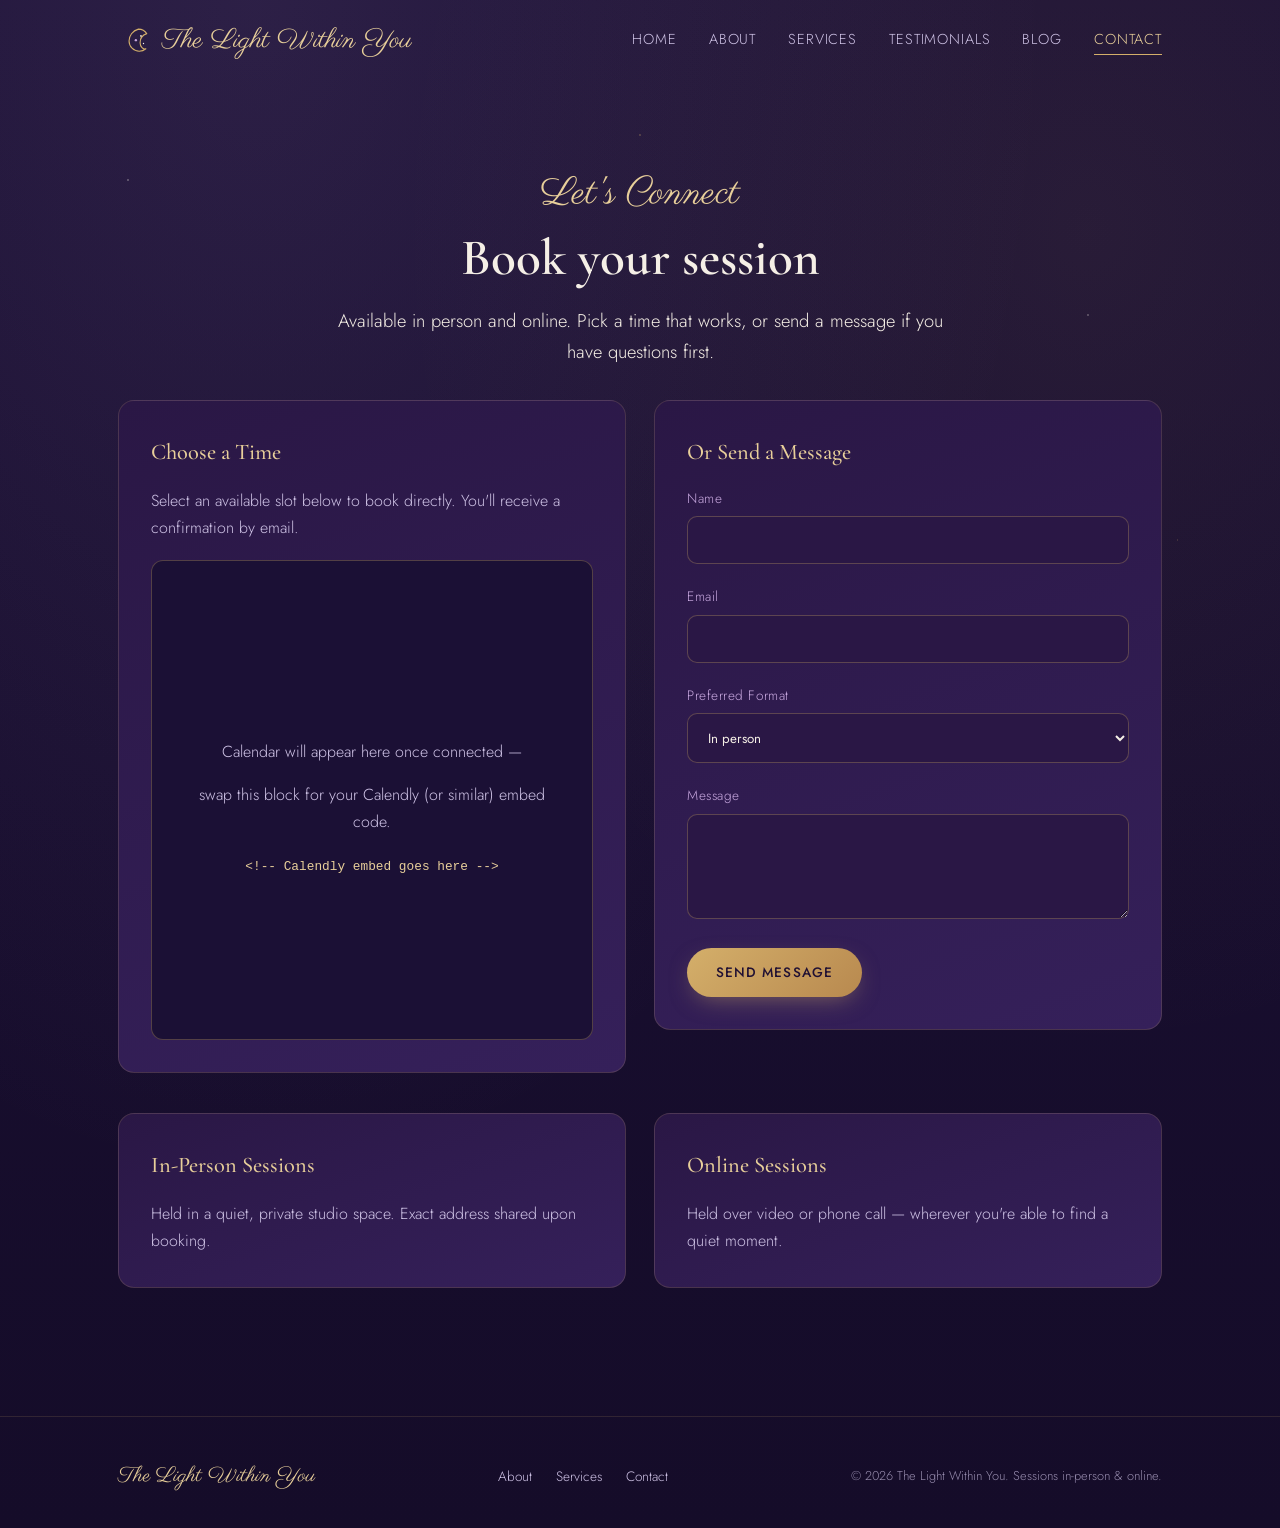
==== contact.html @ 7da82b03 "Add files via upload" ====
<!DOCTYPE html>
<html lang="en">
<head>
<meta charset="UTF-8">
<meta name="viewport" content="width=device-width, initial-scale=1.0">
<title>Contact &amp; Booking — The Light Within You</title>
<link rel="preconnect" href="https://fonts.googleapis.com">
<link href="https://fonts.googleapis.com/css2?family=Cormorant+Garamond:wght@400;500;600&family=Parisienne&family=Jost:wght@300;400;500&display=swap" rel="stylesheet">
<link rel="stylesheet" href="styles.css">
</head>
<body>

<header class="site-header">
  <div class="nav-inner">
    <a href="index.html" class="logo-lockup">
      <svg viewBox="0 0 40 40" fill="none" xmlns="http://www.w3.org/2000/svg">
        <path d="M24 6C17 8 13 14 13 20c0 6.6 5.4 12 12 12 3 0 5.7-1.1 7.8-2.9C29.6 30.6 26 26.7 26 22c0-5 3.3-9.2 7.8-10.7C31.8 8 28.1 6 24 6Z" stroke="#d4af6a" stroke-width="1.3" stroke-linejoin="round"/>
        <circle cx="21" cy="19" r="1.4" fill="#c9a9e0"/>
        <circle cx="27" cy="14" r="1" fill="#f5efe6"/>
        <circle cx="30" cy="23" r="0.8" fill="#f5efe6"/>
      </svg>
      <span class="logo-word">The Light Within You</span>
    </a>
    <button class="nav-toggle" aria-label="Toggle menu" aria-expanded="false">&#9776;</button>
    <nav class="main-nav">
      <a href="index.html">Home</a>
      <a href="about.html">About</a>
      <a href="services.html">Services</a>
      <a href="testimonials.html">Testimonials</a>
      <a href="blog.html">Blog</a>
      <a href="contact.html" class="active">Contact</a>
    </nav>
  </div>
</header>

<main>
  <section class="hero" style="padding-bottom:1rem;">
    <div class="wrap">
      <span class="script">Let's Connect</span>
      <h1 style="font-size:clamp(2.2rem,5vw,3.2rem);">Book your session</h1>
      <p class="lede" style="margin:1.2rem auto 0;">
        Available in person and online. Pick a time that works, or send a message if you have questions first.
      </p>
    </div>
  </section>

  <section style="padding-top:1rem;">
    <div class="wrap">
      <div class="grid grid-2" style="align-items:start;">

        <!-- Booking calendar -->
        <div class="card">
          <h3 style="margin-top:0;">Choose a Time</h3>
          <p style="margin-bottom:1.2rem;">Select an available slot below to book directly. You'll receive a confirmation by email.</p>

          <!--
            CALENDAR EMBED — replace the src below with your Calendly (or similar) link, e.g.:
            https://calendly.com/your-username/reiki-session
          -->
          <div style="border-radius:12px;overflow:hidden;border:1px solid rgba(212,175,106,0.3);min-height:480px;background:var(--bg-deep);display:flex;align-items:center;justify-content:center;text-align:center;padding:2rem;">
            <div>
              <p class="muted" style="margin-bottom:0.5rem;">Calendar will appear here once connected —</p>
              <p class="muted" style="margin-bottom:1rem;">swap this block for your Calendly (or similar) embed code.</p>
              <code style="color:var(--gold-soft);font-size:0.8rem;">&lt;!-- Calendly embed goes here --&gt;</code>
            </div>
          </div>
        </div>

        <!-- Contact form -->
        <div class="card">
          <h3 style="margin-top:0;">Or Send a Message</h3>
          <form id="contact-form">
            <div class="field">
              <label for="name">Name</label>
              <input type="text" id="name" name="name" required>
            </div>
            <div class="field">
              <label for="email">Email</label>
              <input type="email" id="email" name="email" required>
            </div>
            <div class="field">
              <label for="preference">Preferred Format</label>
              <select id="preference" name="preference">
                <option>In person</option>
                <option>Online / distance</option>
                <option>Not sure yet</option>
              </select>
            </div>
            <div class="field">
              <label for="message">Message</label>
              <textarea id="message" name="message" rows="4" required></textarea>
            </div>
            <button type="submit" class="btn btn-primary" style="border:none;">Send Message</button>
            <p id="form-status" class="muted" style="display:none;margin-top:1rem;margin-bottom:0;"></p>
          </form>
        </div>

      </div>

      <div class="grid grid-2" style="margin-top:2.5rem;">
        <div class="card">
          <h3 style="margin-top:0;">In-Person Sessions</h3>
          <p style="margin-bottom:0;">Held in a quiet, private studio space. Exact address shared upon booking.</p>
        </div>
        <div class="card">
          <h3 style="margin-top:0;">Online Sessions</h3>
          <p style="margin-bottom:0;">Held over video or phone call — wherever you're able to find a quiet moment.</p>
        </div>
      </div>
    </div>
  </section>
</main>

<footer class="site-footer">
  <div class="wrap footer-inner">
    <span class="logo-word" style="font-size:1.3rem;">The Light Within You</span>
    <nav class="footer-links">
      <a href="about.html">About</a>
      <a href="services.html">Services</a>
      <a href="contact.html">Contact</a>
    </nav>
    <span class="footer-note">&copy; 2026 The Light Within You. Sessions in-person &amp; online.</span>
  </div>
</footer>

<script src="script.js"></script>
</body>
</html>
---- styles.css ----
/* ============================================
   The Light Within You — Shared Stylesheet
   ============================================ */

:root {
  --bg-deep: #1b1035;
  --bg-plum: #2a1745;
  --bg-plum-light: #35205a;
  --violet: #3d1f6b;
  --gold: #d4af6a;
  --gold-soft: #e8cf9a;
  --lavender: #c9a9e0;
  --cream: #f5efe6;
  --cream-dim: #cfc3e6;

  --font-display: "Cormorant Garamond", serif;
  --font-script: "Parisienne", cursive;
  --font-body: "Jost", sans-serif;

  --max-width: 1100px;
}

* { box-sizing: border-box; }

html { scroll-behavior: smooth; }

body {
  margin: 0;
  background:
    radial-gradient(ellipse at 20% 0%, rgba(201, 169, 224, 0.10), transparent 55%),
    radial-gradient(ellipse at 85% 15%, rgba(212, 175, 106, 0.08), transparent 45%),
    linear-gradient(180deg, var(--bg-deep) 0%, #150c29 100%);
  color: var(--cream);
  font-family: var(--font-body);
  font-weight: 300;
  line-height: 1.7;
  min-height: 100vh;
  position: relative;
  overflow-x: hidden;
}

/* ambient stars */
body::before {
  content: "";
  position: fixed;
  inset: 0;
  pointer-events: none;
  background-image:
    radial-gradient(1.5px 1.5px at 10% 20%, rgba(245,239,230,0.55), transparent),
    radial-gradient(1px 1px at 30% 65%, rgba(245,239,230,0.4), transparent),
    radial-gradient(1.5px 1.5px at 50% 15%, rgba(212,175,106,0.5), transparent),
    radial-gradient(1px 1px at 70% 80%, rgba(245,239,230,0.35), transparent),
    radial-gradient(1.5px 1.5px at 85% 35%, rgba(245,239,230,0.5), transparent),
    radial-gradient(1px 1px at 92% 60%, rgba(212,175,106,0.4), transparent),
    radial-gradient(1.5px 1.5px at 15% 85%, rgba(245,239,230,0.4), transparent),
    radial-gradient(1px 1px at 60% 45%, rgba(245,239,230,0.3), transparent);
  background-size: 100% 100%;
  z-index: 0;
  opacity: 0.9;
}

@media (prefers-reduced-motion: no-preference) {
  body::before { animation: twinkle 7s ease-in-out infinite alternate; }
}
@keyframes twinkle {
  0% { opacity: 0.55; }
  100% { opacity: 1; }
}

a { color: inherit; text-decoration: none; }

img { max-width: 100%; display: block; }

.wrap {
  max-width: var(--max-width);
  margin: 0 auto;
  padding: 0 1.75rem;
  position: relative;
  z-index: 1;
}

/* ---------- Header / Nav ---------- */
header.site-header {
  position: relative;
  z-index: 5;
  padding: 1.5rem 0;
}

.nav-inner {
  max-width: var(--max-width);
  margin: 0 auto;
  padding: 0 1.75rem;
  display: flex;
  align-items: center;
  justify-content: space-between;
}

.logo-lockup {
  display: flex;
  align-items: center;
  gap: 0.6rem;
}

.logo-lockup svg { width: 34px; height: 34px; }

.logo-word {
  font-family: var(--font-script);
  font-size: 1.7rem;
  color: var(--gold-soft);
  line-height: 1;
}

nav.main-nav {
  display: flex;
  gap: 2rem;
  font-family: var(--font-body);
  font-size: 0.9rem;
  letter-spacing: 0.06em;
  text-transform: uppercase;
}

nav.main-nav a {
  color: var(--cream-dim);
  transition: color 0.25s ease;
  position: relative;
  padding-bottom: 4px;
}

nav.main-nav a::after {
  content: "";
  position: absolute;
  left: 0; right: 0; bottom: 0;
  height: 1px;
  background: var(--gold);
  transform: scaleX(0);
  transform-origin: left;
  transition: transform 0.3s ease;
}

nav.main-nav a:hover,
nav.main-nav a.active {
  color: var(--gold-soft);
}
nav.main-nav a:hover::after,
nav.main-nav a.active::after { transform: scaleX(1); }

.nav-toggle {
  display: none;
  background: none;
  border: 1px solid var(--gold);
  color: var(--gold-soft);
  border-radius: 6px;
  width: 42px;
  height: 38px;
  font-size: 1.2rem;
  cursor: pointer;
}

@media (max-width: 780px) {
  nav.main-nav {
    position: absolute;
    top: 70px;
    left: 1rem;
    right: 1rem;
    background: var(--bg-plum);
    border: 1px solid rgba(212,175,106,0.25);
    border-radius: 12px;
    flex-direction: column;
    gap: 0;
    padding: 0.5rem 0;
    display: none;
  }
  nav.main-nav.open { display: flex; }
  nav.main-nav a { padding: 0.9rem 1.25rem; }
  .nav-toggle { display: block; }
}

/* ---------- Buttons ---------- */
.btn {
  display: inline-block;
  font-family: var(--font-body);
  font-size: 0.85rem;
  letter-spacing: 0.08em;
  text-transform: uppercase;
  padding: 0.9rem 1.8rem;
  border-radius: 999px;
  transition: all 0.3s ease;
  cursor: pointer;
  border: 1px solid var(--gold);
}

.btn-primary {
  background: linear-gradient(135deg, var(--gold) 0%, #b8894f 100%);
  color: #201033;
  font-weight: 500;
  border: none;
  box-shadow: 0 8px 24px -8px rgba(212,175,106,0.5);
}
.btn-primary:hover { transform: translateY(-2px); box-shadow: 0 12px 28px -8px rgba(212,175,106,0.65); }

.btn-ghost {
  color: var(--gold-soft);
  background: transparent;
}
.btn-ghost:hover { background: rgba(212,175,106,0.1); }

/* ---------- Section basics ---------- */
section { position: relative; z-index: 1; padding: 5rem 0; }

.eyebrow {
  font-family: var(--font-body);
  font-size: 0.8rem;
  letter-spacing: 0.18em;
  text-transform: uppercase;
  color: var(--lavender);
  margin-bottom: 0.9rem;
  display: block;
}

h1, h2, h3 { font-family: var(--font-display); font-weight: 500; color: var(--cream); margin: 0 0 1rem; }
h1 { font-size: clamp(2.6rem, 6vw, 4.4rem); line-height: 1.05; font-weight: 600; }
h2 { font-size: clamp(2rem, 4vw, 2.8rem); }
h3 { font-size: 1.4rem; color: var(--gold-soft); }

p { color: var(--cream-dim); }
p.lede { font-size: 1.15rem; color: var(--cream); max-width: 640px; }

/* ---------- Moon phase divider (signature element) ---------- */
.moon-divider {
  display: flex;
  align-items: center;
  justify-content: center;
  gap: 1.4rem;
  padding: 2.5rem 0;
}
.moon-divider .line {
  height: 1px;
  flex: 1;
  max-width: 220px;
  background: linear-gradient(90deg, transparent, rgba(212,175,106,0.5));
}
.moon-divider .line.right { background: linear-gradient(90deg, rgba(212,175,106,0.5), transparent); }
.moon-divider .phases { display: flex; gap: 0.8rem; align-items: center; }
.moon-divider svg { width: 20px; height: 20px; }

/* ---------- Hero ---------- */
.hero {
  padding: 5rem 0 4rem;
  text-align: center;
  position: relative;
}
.hero .constellation {
  max-width: 340px;
  margin: 0 auto 1.5rem;
  opacity: 0.9;
}
.hero .script {
  font-family: var(--font-script);
  color: var(--gold-soft);
  font-size: 2.4rem;
  display: block;
  margin-bottom: 0.3rem;
}
.hero p.lede { margin: 1.4rem auto 2.2rem; text-align: center; }
.hero .cta-row { display: flex; gap: 1rem; justify-content: center; flex-wrap: wrap; }

/* ---------- Cards / grid ---------- */
.grid { display: grid; gap: 1.75rem; }
.grid-3 { grid-template-columns: repeat(3, 1fr); }
.grid-2 { grid-template-columns: repeat(2, 1fr); }
@media (max-width: 900px) { .grid-3, .grid-2 { grid-template-columns: 1fr; } }

.card {
  background: linear-gradient(160deg, var(--bg-plum) 0%, var(--bg-plum-light) 100%);
  border: 1px solid rgba(212,175,106,0.18);
  border-radius: 16px;
  padding: 2rem;
  position: relative;
}
.card .icon { width: 34px; height: 34px; margin-bottom: 1rem; color: var(--gold); }
.card .price { font-family: var(--font-display); color: var(--gold-soft); font-size: 1.3rem; margin-top: 1rem; display: block; }

/* ---------- Footer ---------- */
footer.site-footer {
  padding: 3rem 0 2.5rem;
  border-top: 1px solid rgba(212,175,106,0.15);
  margin-top: 3rem;
  position: relative;
  z-index: 1;
}
.footer-inner {
  display: flex;
  justify-content: space-between;
  align-items: center;
  flex-wrap: wrap;
  gap: 1.5rem;
}
.footer-links { display: flex; gap: 1.5rem; font-size: 0.85rem; color: var(--cream-dim); }
.footer-note { font-size: 0.8rem; color: var(--cream-dim); opacity: 0.7; }

/* ---------- Focus states ---------- */
a:focus-visible, button:focus-visible, input:focus-visible, textarea:focus-visible {
  outline: 2px solid var(--gold);
  outline-offset: 3px;
}

/* ---------- Forms ---------- */
input, textarea, select {
  font-family: var(--font-body);
  background: var(--bg-plum);
  border: 1px solid rgba(212,175,106,0.3);
  color: var(--cream);
  padding: 0.85rem 1rem;
  border-radius: 10px;
  width: 100%;
}
label { font-size: 0.85rem; color: var(--lavender); letter-spacing: 0.04em; display: block; margin-bottom: 0.4rem; }
.field { margin-bottom: 1.3rem; }

/* utility */
.center { text-align: center; }
.muted { color: var(--cream-dim); }
.section-head { max-width: 620px; margin: 0 auto 3rem; text-align: center; }
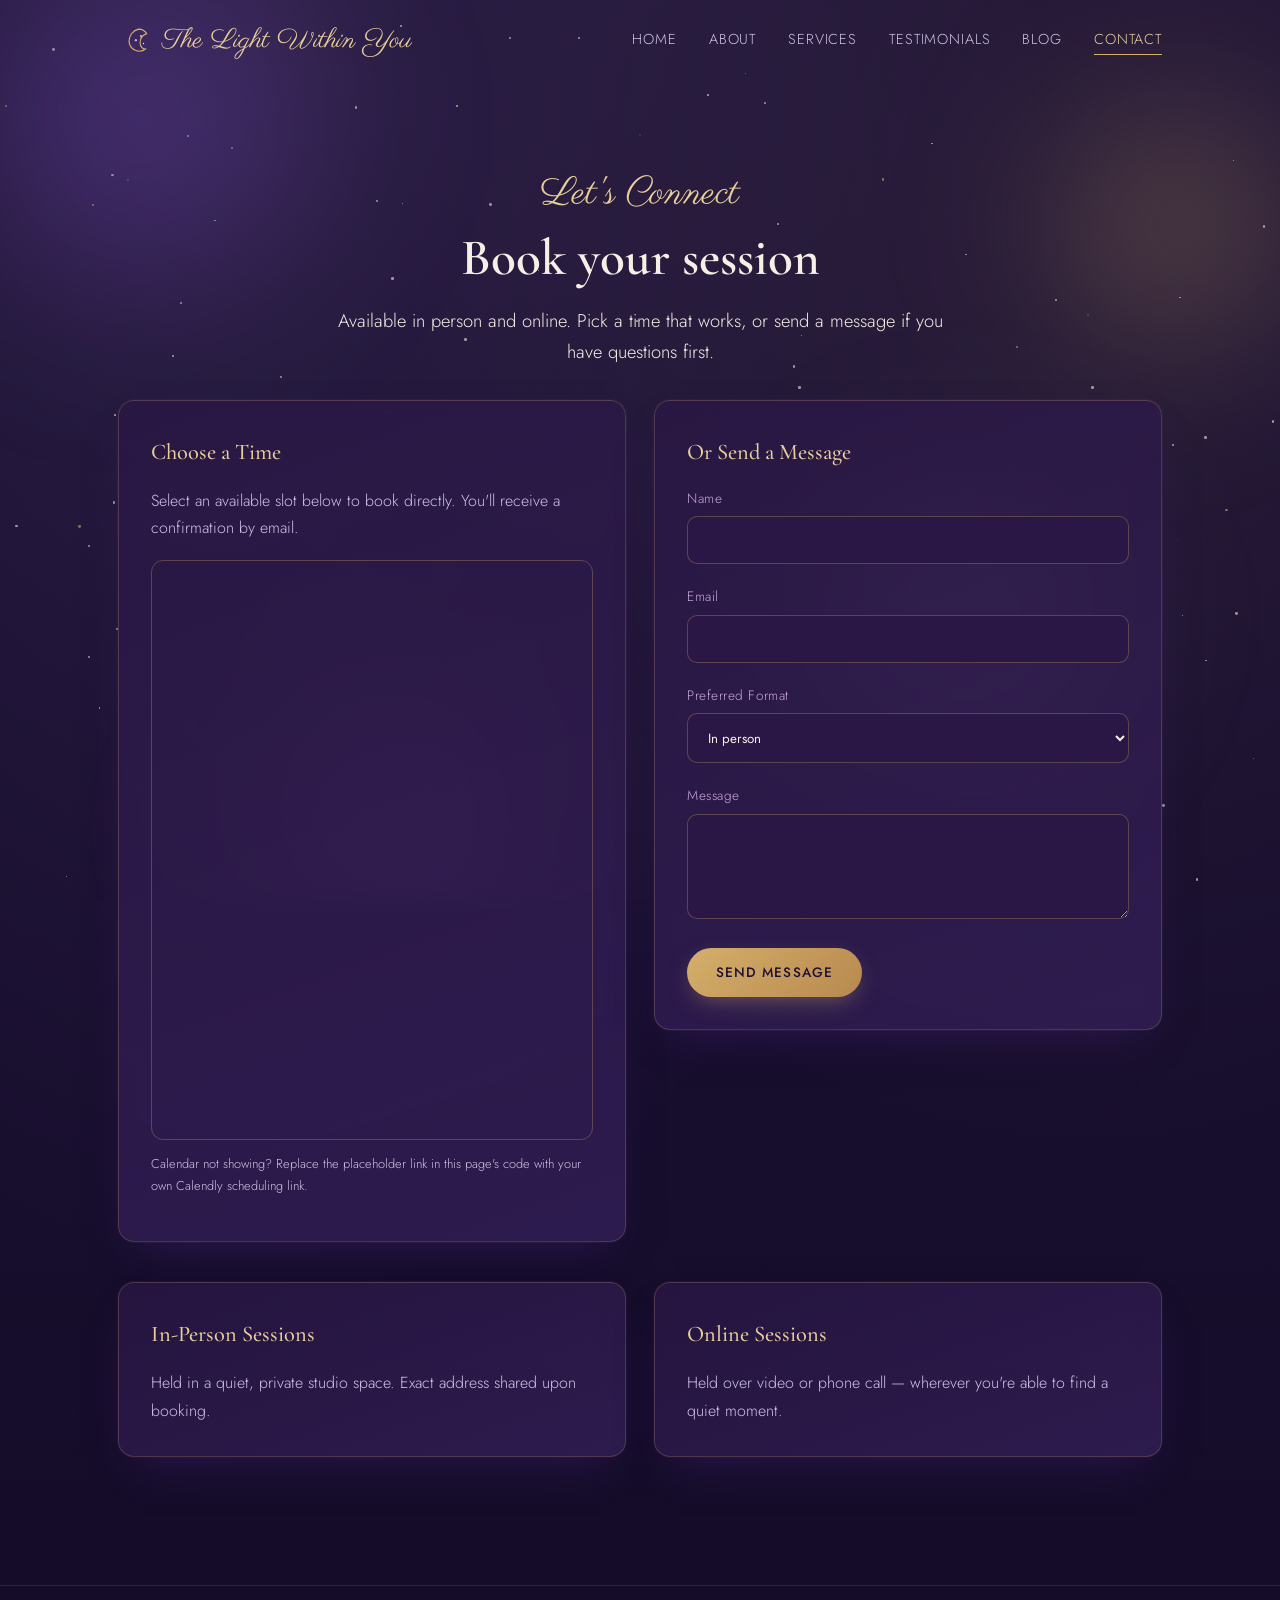
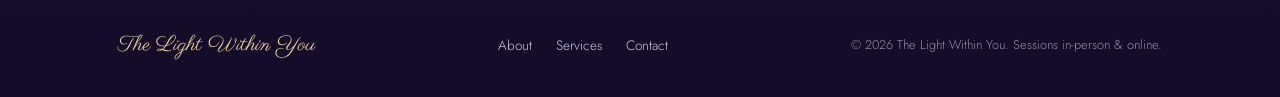
==== commit 7fd440f3: "Add Calendly embed for scheduling appointments Updated the Calendly embed instructions and added the" ====
--- a/contact.html
+++ b/contact.html
@@ -54,16 +54,22 @@
           <p style="margin-bottom:1.2rem;">Select an available slot below to book directly. You'll receive a confirmation by email.</p>
 
           <!--
-            CALENDAR EMBED — replace the src below with your Calendly (or similar) link, e.g.:
-            https://calendly.com/your-username/reiki-session
+            CALENDLY EMBED
+            1. Create a free account at https://calendly.com and set up your event type
+               (e.g. "Reiki Session").
+            2. Copy your scheduling link, e.g. https://calendly.com/your-username/reiki-session
+            3. Paste it into data-url below, replacing the placeholder link.
+               The color params at the end (background_color, text_color, primary_color)
+               keep the embed matched to this site's palette — leave those as they are.
           -->
-          <div style="border-radius:12px;overflow:hidden;border:1px solid rgba(212,175,106,0.3);min-height:480px;background:var(--bg-deep);display:flex;align-items:center;justify-content:center;text-align:center;padding:2rem;">
-            <div>
-              <p class="muted" style="margin-bottom:0.5rem;">Calendar will appear here once connected —</p>
-              <p class="muted" style="margin-bottom:1rem;">swap this block for your Calendly (or similar) embed code.</p>
-              <code style="color:var(--gold-soft);font-size:0.8rem;">&lt;!-- Calendly embed goes here --&gt;</code>
-            </div>
+          <div class="calendly-inline-widget"
+               data-url="https://calendly.com/masterxjew90/30min?background_color=1b1035&text_color=f5efe6&primary_color=d4af6a"
+               style="min-width:280px;height:580px;border-radius:12px;overflow:hidden;border:1px solid rgba(212,175,106,0.3);">
           </div>
+          <script src="https://assets.calendly.com/assets/external/widget.js" async></script>
+          <p class="muted" style="font-size:0.8rem;margin-top:0.8rem;">
+            Calendar not showing? Replace the placeholder link in this page's code with your own Calendly scheduling link.
+          </p>
         </div>
 
         <!-- Contact form -->
--- a/styles.css
+++ b/styles.css
@@ -39,32 +39,97 @@
   overflow-x: hidden;
 }
 
-/* ambient stars */
+/* luminous drifting orbs — the "dreamy glow" layer */
+.glow-orbs {
+  position: fixed;
+  inset: 0;
+  z-index: 0;
+  pointer-events: none;
+  overflow: hidden;
+}
+.glow-orb {
+  position: absolute;
+  border-radius: 50%;
+  filter: blur(70px);
+  mix-blend-mode: screen;
+  opacity: 0.55;
+}
+.glow-orb.violet {
+  width: 480px; height: 480px;
+  top: -120px; left: -100px;
+  background: radial-gradient(circle, rgba(125,80,200,0.75), transparent 70%);
+}
+.glow-orb.gold {
+  width: 360px; height: 360px;
+  top: 5%; right: -80px;
+  background: radial-gradient(circle, rgba(212,175,106,0.55), transparent 70%);
+}
+.glow-orb.rose {
+  width: 420px; height: 420px;
+  bottom: -140px; left: 15%;
+  background: radial-gradient(circle, rgba(201,120,180,0.4), transparent 70%);
+}
+.glow-orb.lavender {
+  width: 380px; height: 380px;
+  bottom: 10%; right: 10%;
+  background: radial-gradient(circle, rgba(201,169,224,0.45), transparent 70%);
+}
+@media (prefers-reduced-motion: no-preference) {
+  .glow-orb { animation: orb-drift 22s ease-in-out infinite; }
+  .glow-orb.gold { animation-duration: 26s; animation-delay: -4s; }
+  .glow-orb.rose { animation-duration: 30s; animation-delay: -10s; }
+  .glow-orb.lavender { animation-duration: 24s; animation-delay: -7s; }
+}
+@keyframes orb-drift {
+  0%, 100% { transform: translate(0, 0) scale(1); }
+  50% { transform: translate(30px, -25px) scale(1.08); }
+}
+
+/* ambient base stars (soft depth layer) */
 body::before {
   content: "";
   position: fixed;
   inset: 0;
   pointer-events: none;
   background-image:
-    radial-gradient(1.5px 1.5px at 10% 20%, rgba(245,239,230,0.55), transparent),
-    radial-gradient(1px 1px at 30% 65%, rgba(245,239,230,0.4), transparent),
-    radial-gradient(1.5px 1.5px at 50% 15%, rgba(212,175,106,0.5), transparent),
-    radial-gradient(1px 1px at 70% 80%, rgba(245,239,230,0.35), transparent),
-    radial-gradient(1.5px 1.5px at 85% 35%, rgba(245,239,230,0.5), transparent),
-    radial-gradient(1px 1px at 92% 60%, rgba(212,175,106,0.4), transparent),
-    radial-gradient(1.5px 1.5px at 15% 85%, rgba(245,239,230,0.4), transparent),
-    radial-gradient(1px 1px at 60% 45%, rgba(245,239,230,0.3), transparent);
+    radial-gradient(1.5px 1.5px at 10% 20%, rgba(245,239,230,0.4), transparent),
+    radial-gradient(1px 1px at 30% 65%, rgba(245,239,230,0.3), transparent),
+    radial-gradient(1.5px 1.5px at 50% 15%, rgba(212,175,106,0.35), transparent),
+    radial-gradient(1px 1px at 70% 80%, rgba(245,239,230,0.25), transparent),
+    radial-gradient(1.5px 1.5px at 85% 35%, rgba(245,239,230,0.35), transparent),
+    radial-gradient(1px 1px at 92% 60%, rgba(212,175,106,0.3), transparent),
+    radial-gradient(1.5px 1.5px at 15% 85%, rgba(245,239,230,0.3), transparent),
+    radial-gradient(1px 1px at 60% 45%, rgba(245,239,230,0.2), transparent);
   background-size: 100% 100%;
   z-index: 0;
-  opacity: 0.9;
-}
+  opacity: 0.8;
+}
+
+/* JS-generated starfield */
+.stars-bg {
+  position: fixed;
+  inset: 0;
+  z-index: 0;
+  pointer-events: none;
+  overflow: hidden;
+}
+
+.star {
+  position: absolute;
+  border-radius: 50%;
+  background: var(--cream);
+  opacity: 0.6;
+}
+
+.star.gold { background: var(--gold); }
 
 @media (prefers-reduced-motion: no-preference) {
-  body::before { animation: twinkle 7s ease-in-out infinite alternate; }
-}
-@keyframes twinkle {
-  0% { opacity: 0.55; }
-  100% { opacity: 1; }
+  .star { animation: star-twinkle ease-in-out infinite; }
+}
+
+@keyframes star-twinkle {
+  0%, 100% { opacity: var(--min-op, 0.15); transform: scale(1); }
+  50% { opacity: var(--max-op, 0.9); transform: scale(1.4); }
 }
 
 a { color: inherit; text-decoration: none; }
@@ -254,6 +319,31 @@
   margin: 0 auto 1.5rem;
   opacity: 0.9;
 }
+.hero-moon {
+  position: relative;
+  width: 220px;
+  height: 220px;
+  margin: 0 auto 1rem;
+}
+.hero-moon .halo {
+  position: absolute;
+  inset: -40px;
+  border-radius: 50%;
+  background: radial-gradient(circle, rgba(232,207,154,0.35), rgba(201,169,224,0.12) 55%, transparent 75%);
+  filter: blur(6px);
+}
+@media (prefers-reduced-motion: no-preference) {
+  .hero-moon .halo { animation: halo-pulse 5s ease-in-out infinite; }
+  .hero-moon .mandala { animation: mandala-spin 90s linear infinite; }
+}
+@keyframes halo-pulse {
+  0%, 100% { opacity: 0.75; transform: scale(1); }
+  50% { opacity: 1; transform: scale(1.06); }
+}
+@keyframes mandala-spin {
+  from { transform: rotate(0deg); }
+  to { transform: rotate(360deg); }
+}
 .hero .script {
   font-family: var(--font-script);
   color: var(--gold-soft);
@@ -271,11 +361,19 @@
 @media (max-width: 900px) { .grid-3, .grid-2 { grid-template-columns: 1fr; } }
 
 .card {
-  background: linear-gradient(160deg, var(--bg-plum) 0%, var(--bg-plum-light) 100%);
-  border: 1px solid rgba(212,175,106,0.18);
+  background: linear-gradient(160deg, rgba(42,23,69,0.75) 0%, rgba(53,32,90,0.75) 100%);
+  backdrop-filter: blur(10px);
+  border: 1px solid rgba(212,175,106,0.22);
   border-radius: 16px;
   padding: 2rem;
   position: relative;
+  box-shadow: 0 0 0 1px rgba(212,175,106,0.04), 0 20px 40px -20px rgba(61,31,107,0.6);
+  transition: box-shadow 0.35s ease, transform 0.35s ease, border-color 0.35s ease;
+}
+.card:hover {
+  border-color: rgba(212,175,106,0.45);
+  box-shadow: 0 0 40px -10px rgba(212,175,106,0.35), 0 20px 40px -20px rgba(61,31,107,0.7);
+  transform: translateY(-3px);
 }
 .card .icon { width: 34px; height: 34px; margin-bottom: 1rem; color: var(--gold); }
 .card .price { font-family: var(--font-display); color: var(--gold-soft); font-size: 1.3rem; margin-top: 1rem; display: block; }
